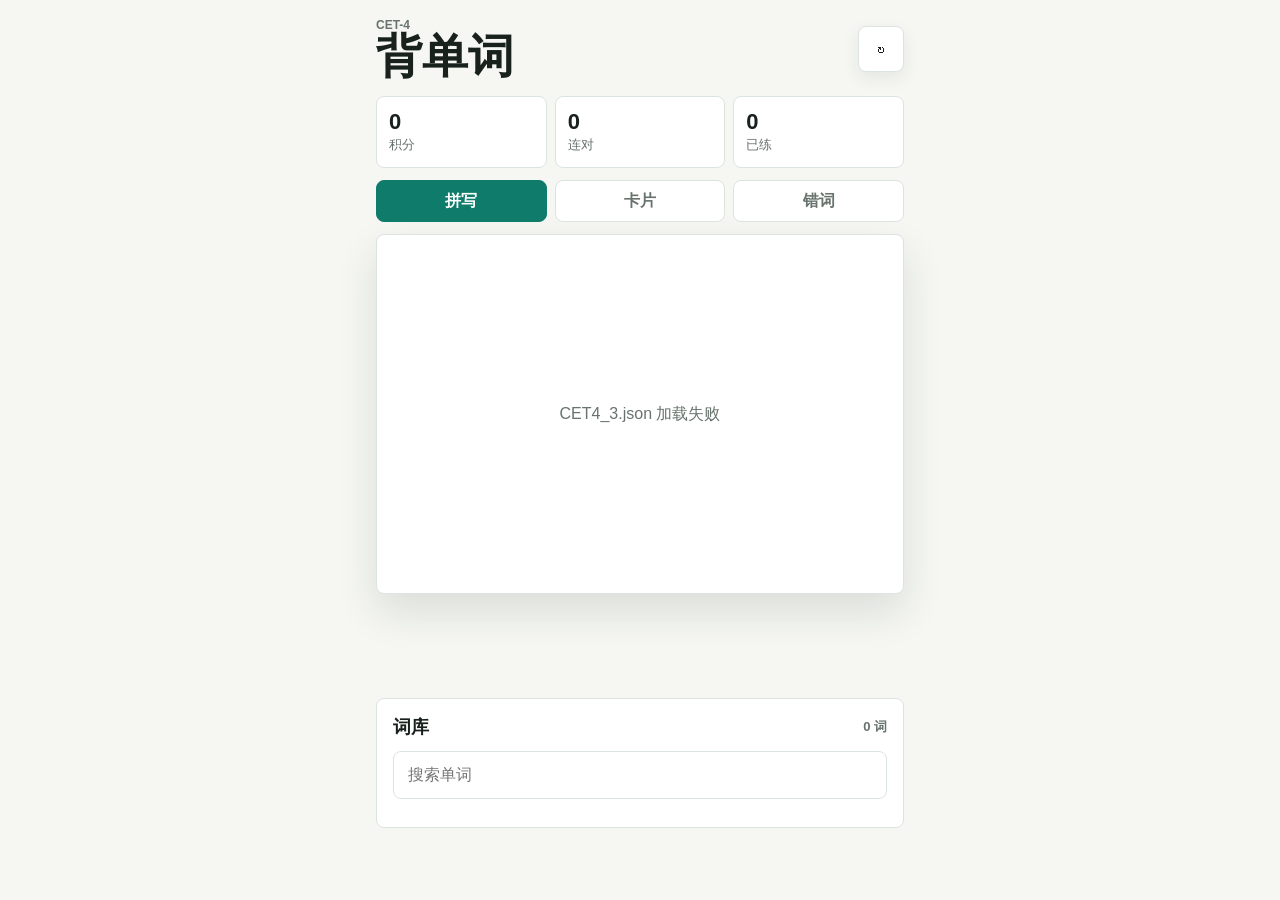
==== index.html @ 67d321c6 "单词收割机 - 基于艾宾浩斯遗忘曲线的智能背单词工具 支持智能复习/随机/顺序三种模式，词树视图，表格浏览，拖拽上传JSON词库" ====
<!doctype html>
<html lang="zh-CN">
  <head>
    <meta charset="UTF-8" />
    <meta name="viewport" content="width=device-width, initial-scale=1, viewport-fit=cover" />
    <title>CET-4 背单词</title>
    <link rel="stylesheet" href="styles.css" />
  </head>
  <body>
    <main class="app-shell">
      <header class="topbar">
        <div>
          <p class="eyebrow">CET-4</p>
          <h1>背单词</h1>
        </div>
        <button class="icon-button" id="shuffleBtn" type="button" aria-label="换一组">
          <span aria-hidden="true">↻</span>
        </button>
      </header>

      <section class="stats-grid" aria-label="学习统计">
        <div class="stat">
          <span id="scoreValue">0</span>
          <small>积分</small>
        </div>
        <div class="stat">
          <span id="comboValue">0</span>
          <small>连对</small>
        </div>
        <div class="stat">
          <span id="doneValue">0</span>
          <small>已练</small>
        </div>
      </section>

      <section class="control-row" aria-label="学习模式">
        <button class="segmented active" id="typeModeBtn" type="button">拼写</button>
        <button class="segmented" id="cardModeBtn" type="button">卡片</button>
        <button class="segmented" id="weakModeBtn" type="button">错词</button>
      </section>

      <section class="word-panel" aria-live="polite">
        <div class="loading" id="loadingView">
          <div class="loader"></div>
          <p>正在加载词库...</p>
        </div>

        <div class="word-card hidden" id="studyView">
          <div class="card-head">
            <span class="tag" id="bookTag">CET4</span>
            <button class="icon-button small" id="speakBtn" type="button" aria-label="朗读单词">
              <span aria-hidden="true">🔊</span>
            </button>
          </div>

          <div class="prompt">
            <p class="label">中文释义</p>
            <p class="translation" id="translationText"></p>
          </div>

          <div class="example-block" id="exampleBlock">
            <p class="label">例句</p>
            <p id="exampleCn"></p>
          </div>

          <form class="answer-form" id="answerForm">
            <input
              id="answerInput"
              autocomplete="off"
              autocapitalize="none"
              spellcheck="false"
              inputmode="latin"
              placeholder="输入英文单词"
            />
            <button class="primary-button" id="submitBtn" type="submit">确认</button>
          </form>

          <div class="result hidden" id="resultBox">
            <div>
              <p class="label">答案</p>
              <p class="answer" id="answerText"></p>
            </div>
            <p id="exampleEn"></p>
          </div>

          <div class="action-row">
            <button class="secondary-button" id="showBtn" type="button">看答案</button>
            <button class="secondary-button" id="wrongBtn" type="button">不认识</button>
            <button class="primary-button" id="nextBtn" type="button">下一个</button>
          </div>
        </div>
      </section>

      <section class="drawer">
        <div class="drawer-head">
          <h2>词库</h2>
          <span id="totalValue">0 词</span>
        </div>
        <input id="searchInput" class="search" placeholder="搜索单词" autocomplete="off" />
        <div class="word-list" id="wordList"></div>
      </section>
    </main>

    <script src="app.js"></script>
  </body>
</html>
---- styles.css ----
:root {
  color-scheme: light;
  --bg: #f6f7f3;
  --surface: #ffffff;
  --surface-2: #eef4f1;
  --ink: #19211d;
  --muted: #68736d;
  --line: #dce4df;
  --accent: #0f7c6b;
  --accent-strong: #085f52;
  --warn: #b74e2b;
  --good: #247845;
  --shadow: 0 18px 42px rgba(28, 42, 35, 0.12);
}

* {
  box-sizing: border-box;
}

body {
  margin: 0;
  min-height: 100vh;
  background: var(--bg);
  color: var(--ink);
  font-family: -apple-system, BlinkMacSystemFont, "Segoe UI", "Microsoft YaHei", sans-serif;
}

button,
input {
  font: inherit;
}

button {
  -webkit-tap-highlight-color: transparent;
}

.app-shell {
  width: min(100%, 560px);
  min-height: 100vh;
  margin: 0 auto;
  padding: max(18px, env(safe-area-inset-top)) 16px max(24px, env(safe-area-inset-bottom));
}

.topbar {
  display: flex;
  align-items: center;
  justify-content: space-between;
  gap: 16px;
  margin-bottom: 16px;
}

.eyebrow,
.label {
  margin: 0;
  color: var(--muted);
  font-size: 12px;
  font-weight: 700;
  letter-spacing: 0;
}

h1,
h2 {
  margin: 0;
  letter-spacing: 0;
}

h1 {
  font-size: clamp(30px, 9vw, 46px);
  line-height: 1.05;
}

h2 {
  font-size: 18px;
}

.icon-button {
  display: grid;
  width: 46px;
  height: 46px;
  place-items: center;
  border: 1px solid var(--line);
  border-radius: 8px;
  background: var(--surface);
  color: var(--ink);
  box-shadow: 0 6px 18px rgba(28, 42, 35, 0.08);
}

.icon-button.small {
  width: 40px;
  height: 40px;
  box-shadow: none;
}

.stats-grid {
  display: grid;
  grid-template-columns: repeat(3, 1fr);
  gap: 8px;
  margin-bottom: 12px;
}

.stat {
  min-height: 72px;
  padding: 12px;
  border: 1px solid var(--line);
  border-radius: 8px;
  background: var(--surface);
}

.stat span {
  display: block;
  font-size: 22px;
  font-weight: 800;
}

.stat small {
  color: var(--muted);
}

.control-row {
  display: grid;
  grid-template-columns: repeat(3, 1fr);
  gap: 8px;
  margin-bottom: 12px;
}

.segmented {
  height: 42px;
  border: 1px solid var(--line);
  border-radius: 8px;
  background: var(--surface);
  color: var(--muted);
  font-weight: 700;
}

.segmented.active {
  border-color: var(--accent);
  background: var(--accent);
  color: #fff;
}

.word-panel {
  min-height: 450px;
}

.loading,
.word-card,
.drawer {
  border: 1px solid var(--line);
  border-radius: 8px;
  background: var(--surface);
  box-shadow: var(--shadow);
}

.loading {
  display: grid;
  min-height: 360px;
  place-items: center;
  align-content: center;
  gap: 12px;
  color: var(--muted);
}

.loader {
  width: 34px;
  height: 34px;
  border: 4px solid var(--line);
  border-top-color: var(--accent);
  border-radius: 50%;
  animation: spin 0.8s linear infinite;
}

@keyframes spin {
  to {
    transform: rotate(360deg);
  }
}

.word-card {
  padding: 18px;
}

.card-head,
.action-row,
.drawer-head {
  display: flex;
  align-items: center;
  justify-content: space-between;
  gap: 12px;
}

.tag {
  display: inline-flex;
  align-items: center;
  min-height: 32px;
  padding: 0 10px;
  border-radius: 999px;
  background: var(--surface-2);
  color: var(--accent-strong);
  font-size: 13px;
  font-weight: 800;
}

.prompt {
  margin-top: 24px;
}

.translation {
  margin: 8px 0 0;
  font-size: clamp(24px, 7vw, 36px);
  font-weight: 850;
  line-height: 1.22;
}

.example-block {
  min-height: 92px;
  margin-top: 20px;
  padding: 14px;
  border-radius: 8px;
  background: var(--surface-2);
  color: #334039;
}

.example-block p:last-child,
.result p {
  margin: 6px 0 0;
  line-height: 1.55;
}

.answer-form {
  display: grid;
  grid-template-columns: minmax(0, 1fr) auto;
  gap: 8px;
  margin-top: 18px;
}

.answer-form input,
.search {
  width: 100%;
  min-height: 48px;
  border: 1px solid var(--line);
  border-radius: 8px;
  padding: 0 14px;
  background: #fff;
  color: var(--ink);
  outline: none;
}

.answer-form input:focus,
.search:focus {
  border-color: var(--accent);
  box-shadow: 0 0 0 3px rgba(15, 124, 107, 0.14);
}

.primary-button,
.secondary-button {
  min-height: 48px;
  padding: 0 16px;
  border-radius: 8px;
  font-weight: 800;
}

.primary-button {
  border: 1px solid var(--accent);
  background: var(--accent);
  color: #fff;
}

.secondary-button {
  border: 1px solid var(--line);
  background: var(--surface);
  color: var(--ink);
}

.result {
  margin-top: 14px;
  padding: 14px;
  border: 1px solid var(--line);
  border-radius: 8px;
  background: #fff;
}

.result.correct {
  border-color: rgba(36, 120, 69, 0.35);
  background: rgba(36, 120, 69, 0.08);
}

.result.wrong {
  border-color: rgba(183, 78, 43, 0.35);
  background: rgba(183, 78, 43, 0.08);
}

.answer {
  color: var(--accent-strong);
  font-size: 28px;
  font-weight: 900;
}

.action-row {
  margin-top: 14px;
}

.action-row button {
  flex: 1;
  min-width: 0;
}

.drawer {
  margin-top: 14px;
  padding: 16px;
  box-shadow: none;
}

.drawer-head span {
  color: var(--muted);
  font-size: 13px;
  font-weight: 700;
}

.search {
  margin-top: 12px;
}

.word-list {
  display: grid;
  gap: 8px;
  max-height: 240px;
  margin-top: 12px;
  overflow: auto;
}

.word-item {
  display: flex;
  align-items: center;
  justify-content: space-between;
  gap: 12px;
  width: 100%;
  min-height: 48px;
  border: 1px solid var(--line);
  border-radius: 8px;
  padding: 8px 10px;
  background: #fff;
  text-align: left;
}

.word-item strong {
  color: var(--ink);
}

.word-item span {
  overflow: hidden;
  color: var(--muted);
  font-size: 12px;
  text-overflow: ellipsis;
  white-space: nowrap;
}

.hidden {
  display: none !important;
}

@media (max-width: 380px) {
  .answer-form {
    grid-template-columns: 1fr;
  }

  .action-row {
    display: grid;
    grid-template-columns: 1fr;
  }
}
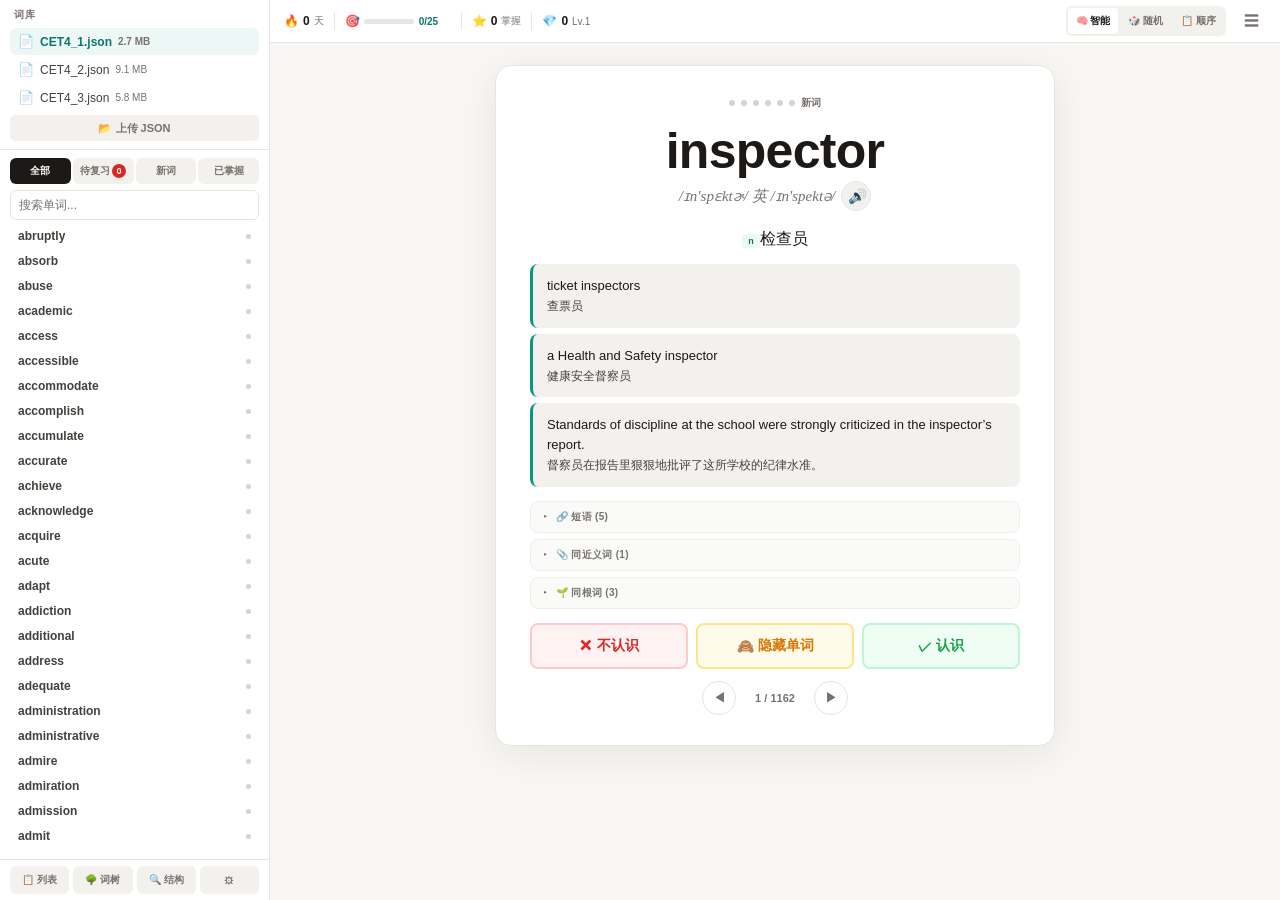
==== commit 74763283: "修复文件持久化：上传文件保存到浏览器IndexedDB和服务器磁盘，刷新不丢失；支持多文件切换；添加start.bat启动脚本" ====
--- a/index.html
+++ b/index.html
@@ -1,106 +1,12 @@
-<!doctype html>
+<!DOCTYPE html>
 <html lang="zh-CN">
-  <head>
-    <meta charset="UTF-8" />
-    <meta name="viewport" content="width=device-width, initial-scale=1, viewport-fit=cover" />
-    <title>CET-4 背单词</title>
-    <link rel="stylesheet" href="styles.css" />
-  </head>
-  <body>
-    <main class="app-shell">
-      <header class="topbar">
-        <div>
-          <p class="eyebrow">CET-4</p>
-          <h1>背单词</h1>
-        </div>
-        <button class="icon-button" id="shuffleBtn" type="button" aria-label="换一组">
-          <span aria-hidden="true">↻</span>
-        </button>
-      </header>
-
-      <section class="stats-grid" aria-label="学习统计">
-        <div class="stat">
-          <span id="scoreValue">0</span>
-          <small>积分</small>
-        </div>
-        <div class="stat">
-          <span id="comboValue">0</span>
-          <small>连对</small>
-        </div>
-        <div class="stat">
-          <span id="doneValue">0</span>
-          <small>已练</small>
-        </div>
-      </section>
-
-      <section class="control-row" aria-label="学习模式">
-        <button class="segmented active" id="typeModeBtn" type="button">拼写</button>
-        <button class="segmented" id="cardModeBtn" type="button">卡片</button>
-        <button class="segmented" id="weakModeBtn" type="button">错词</button>
-      </section>
-
-      <section class="word-panel" aria-live="polite">
-        <div class="loading" id="loadingView">
-          <div class="loader"></div>
-          <p>正在加载词库...</p>
-        </div>
-
-        <div class="word-card hidden" id="studyView">
-          <div class="card-head">
-            <span class="tag" id="bookTag">CET4</span>
-            <button class="icon-button small" id="speakBtn" type="button" aria-label="朗读单词">
-              <span aria-hidden="true">🔊</span>
-            </button>
-          </div>
-
-          <div class="prompt">
-            <p class="label">中文释义</p>
-            <p class="translation" id="translationText"></p>
-          </div>
-
-          <div class="example-block" id="exampleBlock">
-            <p class="label">例句</p>
-            <p id="exampleCn"></p>
-          </div>
-
-          <form class="answer-form" id="answerForm">
-            <input
-              id="answerInput"
-              autocomplete="off"
-              autocapitalize="none"
-              spellcheck="false"
-              inputmode="latin"
-              placeholder="输入英文单词"
-            />
-            <button class="primary-button" id="submitBtn" type="submit">确认</button>
-          </form>
-
-          <div class="result hidden" id="resultBox">
-            <div>
-              <p class="label">答案</p>
-              <p class="answer" id="answerText"></p>
-            </div>
-            <p id="exampleEn"></p>
-          </div>
-
-          <div class="action-row">
-            <button class="secondary-button" id="showBtn" type="button">看答案</button>
-            <button class="secondary-button" id="wrongBtn" type="button">不认识</button>
-            <button class="primary-button" id="nextBtn" type="button">下一个</button>
-          </div>
-        </div>
-      </section>
-
-      <section class="drawer">
-        <div class="drawer-head">
-          <h2>词库</h2>
-          <span id="totalValue">0 词</span>
-        </div>
-        <input id="searchInput" class="search" placeholder="搜索单词" autocomplete="off" />
-        <div class="word-list" id="wordList"></div>
-      </section>
-    </main>
-
-    <script src="app.js"></script>
-  </body>
+<head>
+<meta charset="UTF-8">
+<meta http-equiv="refresh" content="0;url=viewer.html">
+<title>单词收割机</title>
+<script>location.replace('viewer.html')</script>
+</head>
+<body>
+<p>正在跳转到<a href="viewer.html">单词收割机</a>...</p>
+</body>
 </html>
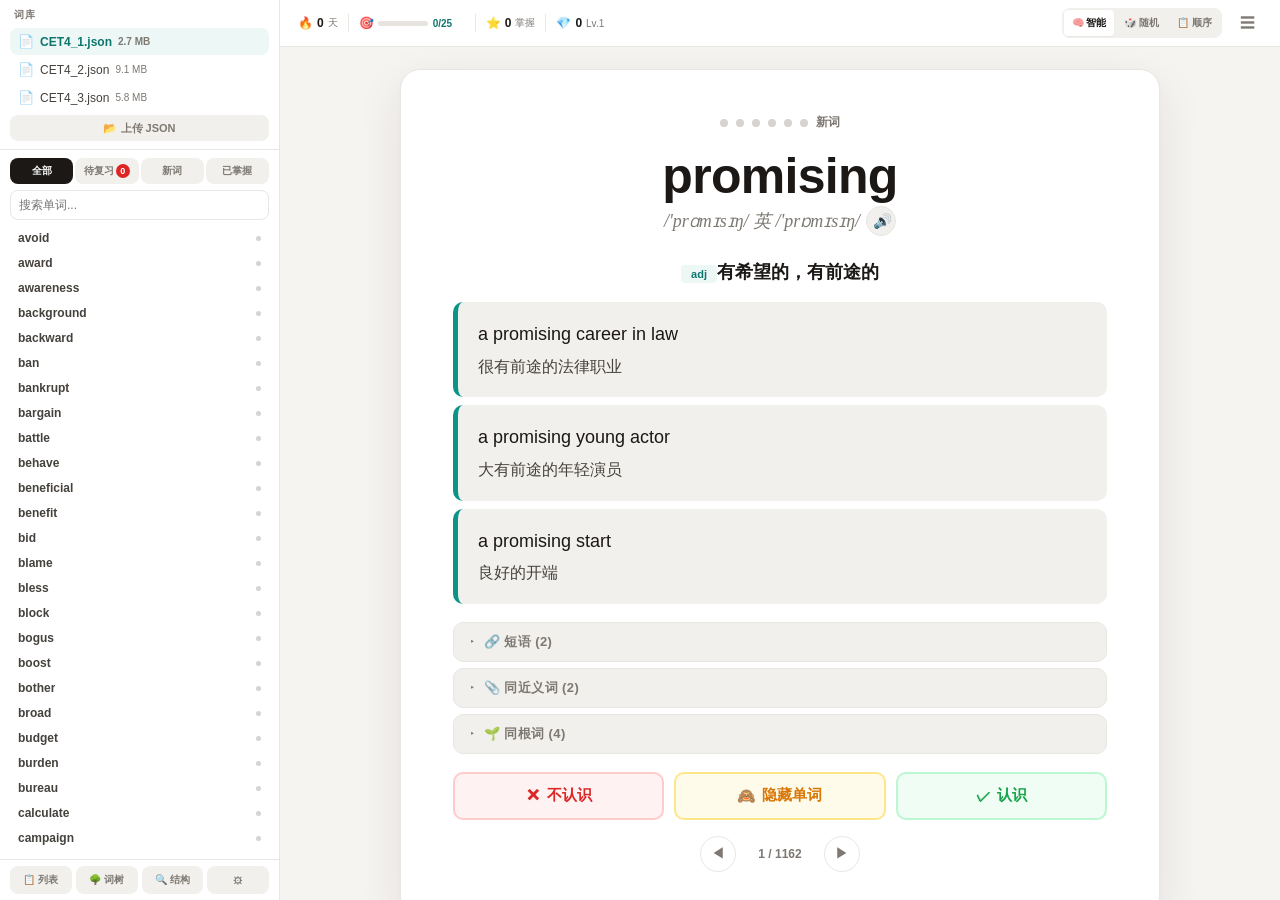
==== commit 113af91e: "项目更名为「别时容易见时难」" ====
--- a/index.html
+++ b/index.html
@@ -3,10 +3,10 @@
 <head>
 <meta charset="UTF-8">
 <meta http-equiv="refresh" content="0;url=viewer.html">
-<title>单词收割机</title>
+<title>别时容易见时难</title>
 <script>location.replace('viewer.html')</script>
 </head>
 <body>
-<p>正在跳转到<a href="viewer.html">单词收割机</a>...</p>
+<p>正在跳转到<a href="viewer.html">别时容易见时难</a>...</p>
 </body>
 </html>
